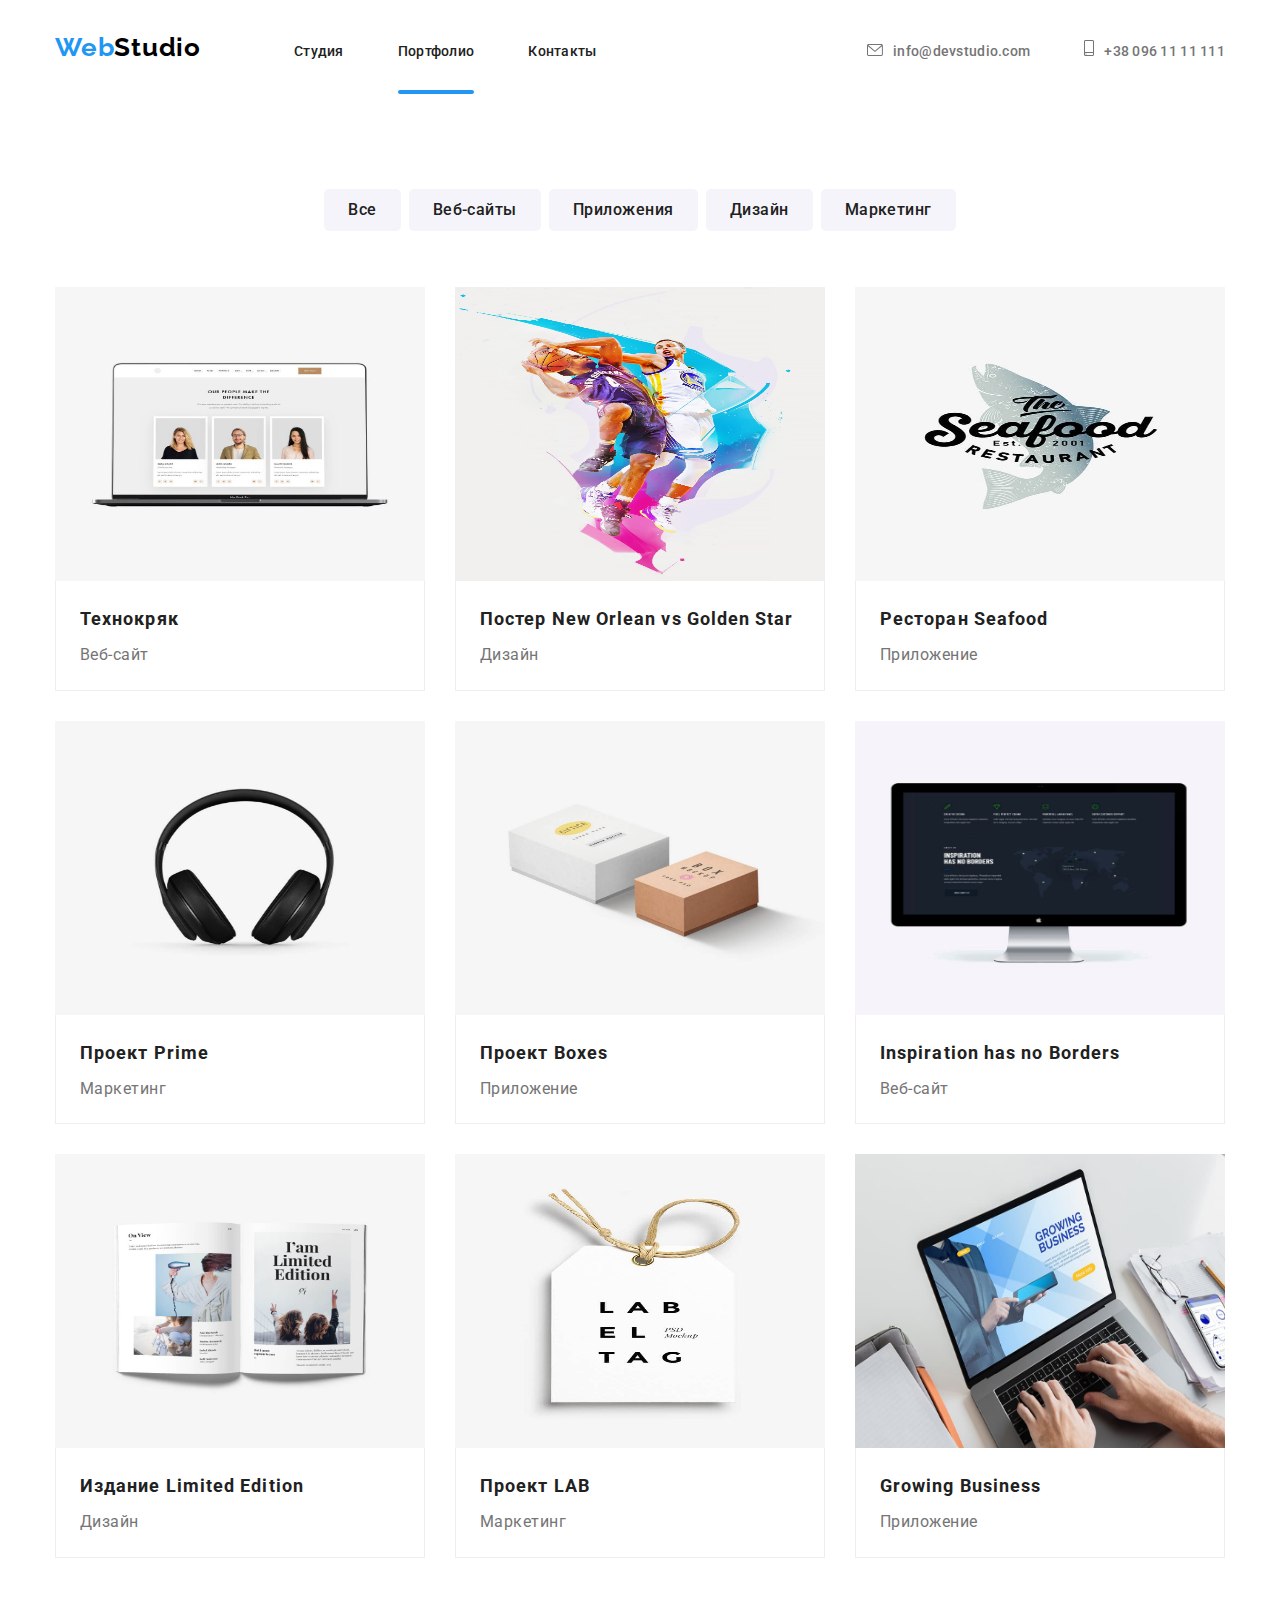
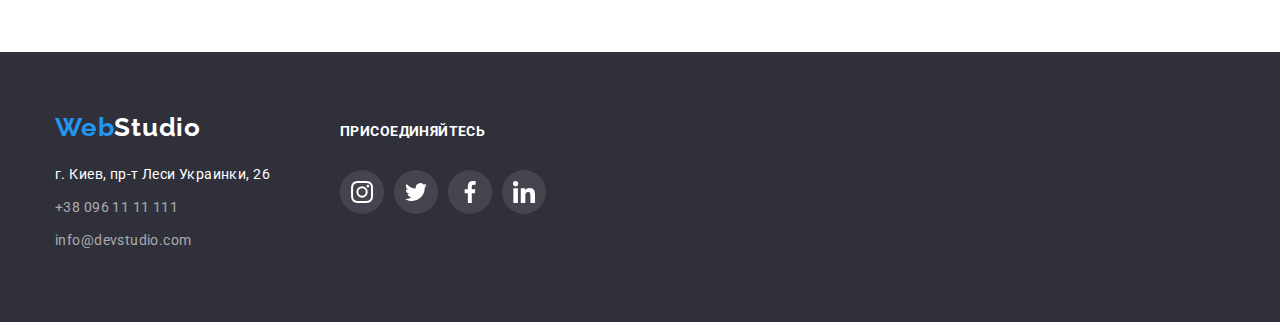
==== portfolio.html @ d8dbf9bf "Cummit 1" ====
<!DOCTYPE html>
<head lang="ru">
    <meta charset="UTF-8">
    <meta http-equiv="X-UA-Compatible" content="IE=edge">
    <meta name="viewport" content="width=device-width, initial-scale=1.0">
<title>WebStudio</title>
<link href="https://fonts.googleapis.com/css2?family=Raleway:wght@700&family=Roboto:wght@400;500;700;900&display=swap"
 rel="stylesheet">
 <link href="https://cdnjs.cloudflare.com/ajax/libs/modern-normalize/1.1.0/modern-normalize.min.css" rel="stylesheet">
 <link href="css/styles.css" rel="stylesheet">
</head>
<body>
    <header>
        <div class="container">
        <a href="index.html" class="logo header-part" lang="en"><span>Web</span>Studio</a>
        <nav class="header-part">
            <ul class="pages-list link">
                <li><a href="index.html">Студия</a></li>
                <li><a href="portfolio.html" onclick="return false" class="now">Портфолио</a></li>
                <li><a href="/">Контакты</a></li>
            </ul>
        </nav>
        <div class="contacts header-part">
        <a href="mailto:info@devstudio.com" class=" contact"><svg width="16" height="12"><use href="./images/icons.svg#envelope"></use></svg>info@devstudio.com</a>
        <a href="tel:+380961111111" class=" contact"><svg width="10" height="16"><use href="./images/icons.svg#smartphone"></use></svg>+38 096 11 11 111</a>
        </div>
    </div>
    </header>
    <main>
        <section class="section">
            <h1 class="none">portfolio</h1>
            <div class="container">
            <!--button--->
            <ul class="catalog">
                <li ><button type="button" >Все</button></li>
                <li ><button type="button" >Веб-сайты</button></li>
                <li ><button type="button" >Приложения</button></li>
                <li ><button type="button" >Дизайн</button></li>
                <li ><button type="button" >Маркетинг</button></li>
            </ul>
 <!--imeges-list-->
            <ul class="catalog-list">
            <li class="images-portfolio"><div class="overlay-box">
                <img src="images/images-portfolio/ce3ece7da5d4fa1e76837a53a90fe6e4.jpg" alt="product" width="370px" height="295px">
                <p class="overlay">Ресурс предлагает комплексные предложения с разным уровнем функционала и сервисов. 
                    Все это позволит посетителю получить исчерпывающие сведения о компании или частном лице.</p></div>
                <div class="box">
                <h2>Технокряк</h2>
                <p>Веб-сайт</p>
            </li>
            <li class="images-portfolio"><div class="overlay-box">
                <img src="images/images-portfolio/2af7c242b4ca1f507cebceb1a12a0d5e.jpg" alt="product" width="370px" height="295px">
                <p class="overlay">Ресурс предлагает комплексные предложения с разным уровнем функционала и сервисов. 
                    Все это позволит посетителю получить исчерпывающие сведения о компании или частном лице.</p></div>
                <div class="box"><h2>Постер New Orlean vs Golden Star</h2>
                <p>Дизайн</p></div>
            </li>
            <li class="images-portfolio"><div class="overlay-box">
                <img src="images/images-portfolio/1a433c208105e34dc9868a3bff6ab127.jpg" alt="product" width="370px" height="295px">
                <p class="overlay">Ресурс предлагает комплексные предложения с разным уровнем функционала и сервисов. 
                    Все это позволит посетителю получить исчерпывающие сведения о компании или частном лице.</p></div>
                <div class="box"><h2>Ресторан Seafood</h2>
                <p>Приложение</p></div>
            </li>
            <li class="images-portfolio"><div class="overlay-box">
                <img src="images/images-portfolio/ba4be2b1f0cfb199e4af12cdfc7deb53.jpg" alt="product" width="370px" height="295px">
                <p class="overlay">Ресурс предлагает комплексные предложения с разным уровнем функционала и сервисов. 
                    Все это позволит посетителю получить исчерпывающие сведения о компании или частном лице.</p></div>
                <div class="box"><h2>Проект Prime</h2>
                <p>Маркетинг</p></div>
            </li>
            <li class="images-portfolio"><div class="overlay-box">
                <img src="images/images-portfolio/096c3e96fbdfa1efd6ca17564f4b60ac.jpg" alt="product" width="370px" height="295px">
                <p class="overlay">Ресурс предлагает комплексные предложения с разным уровнем функционала и сервисов. 
                    Все это позволит посетителю получить исчерпывающие сведения о компании или частном лице.</p></div>
                <div class="box"><h2>Проект Boxes</h2>
                <p>Приложение</p></div>
            </li>
            <li class="images-portfolio"><div class="overlay-box">
                <img src="images/images-portfolio/35cc11f87c4be2640549c8b71a221417.jpg" alt="product" width="370px" height="295px">
                <p class="overlay">Ресурс предлагает комплексные предложения с разным уровнем функционала и сервисов. 
                    Все это позволит посетителю получить исчерпывающие сведения о компании или частном лице.</p></div>
                <div class="box"><h2 lang="en">Inspiration has no Borders</h2>
                <p>Веб-сайт</p></div>
            </li>
            <li class="images-portfolio"><div class="overlay-box">
                <img src="images/images-portfolio/9883873751631631df6d5595b83d684c.jpg" alt="product" width="370px" height="295px">
                <p class="overlay">Ресурс предлагает комплексные предложения с разным уровнем функционала и сервисов. 
                    Все это позволит посетителю получить исчерпывающие сведения о компании или частном лице.</p></div>
                <div class="box"><h2>Издание Limited Edition</h2>
                <p>Дизайн</p></div>
            </li>
            <li class="images-portfolio"><div class="overlay-box">
                <img src="images/images-portfolio/22b3731453c05728d01567341b63797c.jpg" alt="product" width="370px" height="295px">
                <p class="overlay">Ресурс предлагает комплексные предложения с разным уровнем функционала и сервисов. 
                    Все это позволит посетителю получить исчерпывающие сведения о компании или частном лице.</p></div>
                <div class="box"><h2>Проект LAB</h2>
                <p>Маркетинг</p></div>
            </li>
            <li class="images-portfolio"><div class="overlay-box">
                <img src="images/images-portfolio/dc8bd39cf3d9ed5df9520ffb8173dc62.jpg" alt="product" width="370px" height="295px">
                <p class="overlay">Ресурс предлагает комплексные предложения с разным уровнем функционала и сервисов. 
                    Все это позволит посетителю получить исчерпывающие сведения о компании или частном лице.</p></div>
                <div class="box"><h2 lang="en">Growing Business</h2>
                <p>Приложение</p></div>
            </li>
        </ul>
    </div>
    </section>
    </main>
    <footer>
        <div class="container">
            <div class=" line">
        <a href="index.html" class="footer-logo" lang="en"><span>Web</span>Studio</a>
        <address>
            <ul>
            <li><a href="https://www.google.com/maps/place/%D0%B1%D1%83%D0%BB%D1%8C%D0%B2%D0%B0%D1%80+%D0%9B%D0%B5%D1%81%D1%96+%D0%A3%D0%BA%D1%80%D0%B0%D1%97%D0%BD%D0%BA%D0%B8,+26,+%D0%9A%D0%B8%D1%97%D0%B2,+02000/@50.4265807,30.5361971,17z/" 
            target="_blank"  rel="noopener noreferrer">г. Киев, пр-т Леси Украинки, 26</a> </li>
            <li><a href="tel:+380961111111" class="tel">+38 096 11 11 111</a></li>
            <li><a href="mailto:info@devstudio.com" class="mail">info@devstudio.com</a></li>
    </ul>
    </address>
</div>
<div class="massenger line">
    <h3>присоединяйтесь</h3>
    <ul>
        <li><a href="/"><svg width="22px" height="22px"><use href="./images/icons.svg#Instagram"></use></svg></a></li>
        <li><a href="/"><svg width="22px" height="22px"><use href="./images/icons.svg#Twitter"></use></svg></a></li>
        <li><a href="/"><svg width="22px" height="22px"><use href="./images/icons.svg#Facebook"></use></svg></a></li>
        <li><a href="/"><svg width="22px" height="22px"><use href="./images/icons.svg#Linkedin"></use></svg></a></li>
    </ul>
</div>
</div>
    </footer>
    <script src="./js/modal.js"></script>
</body>
</html>
---- css/styles.css ----
body{
    font-family:'Roboto',sans-serif;
    color: #212121;
}
.none{
    display: none;
}
.container{
    width: 1200px;
    margin-left: auto;
    margin-right: auto;
    padding-right: 15px;
    padding-left: 15px;
}

.section{
    padding: 94px 0px;
}
ul,h1,h2,h3,h4,h5,h6,p,a,div,img{
    margin: 0;
    padding: 0;
}
/*header styles*/
header{
    border-bottom:1px rgba(236, 236, 236, 1);
    padding: 32px 0;
    background-color: rgba(255, 255, 255, 1);
}
.logo{
    font-family:'Raleway';
    font-weight: 700;
    font-size: 26px;
    line-height: 1.2;
    letter-spacing: 0.03em;
    color: #000;
    margin-right: 93px;
}
header .container{
    display: flex;
    align-items: baseline;
}
.header-part{
    display: inline-block;
    text-decoration: none;
}
.pages-list li{
display: inline-block;
margin-right: 50px;
}
.pages-list a{
text-decoration: none;
font-weight: 500;
font-size: 14px;
line-height: 1.1;
letter-spacing: 0.02em;
color: #212121;
}
span{
    color: #2196F3;
}
.link .now{
    position:relative;
}
.link .now::after{
    content: "";
    position: absolute;
    width: 100%;
    height: 4px;
    background-color: #2196F3;
    border-radius: 2px;
    bottom:-35px;
    left: 0;
}
.link{
    transition: color 250ms cubic-bezier(0.4, 0, 0.2, 1);
}
.link :focus,
.link :hover{
    color: #2196F3;
}
.contacts{
    margin-left: auto;
}
.contacts svg{
    margin-right: 10px;
}
.container .contact{
font-weight: 500;
font-size: 14px;
line-height: 1.1px;
letter-spacing: 0.02em;
color: #757575;
text-decoration: none;
}
.contact{
    fill: rgba(117, 117, 117, 1);
    transition: color 250ms cubic-bezier(0.4, 0, 0.2, 1);
}
.contact:hover,
.contact:focus{
    color: #2196F3;
    fill: #2196F3;
}
header a[href^="mailto"]{
    margin-right: 50px;
}
/*main studio*/
.service{
background-color:#2F303A;
padding: 200px 0px;
background-image: linear-gradient(to left,rgba(47,48,58,0.4), rgba(47,48,58,0.4)) , url("../images/images-studio/back.jpg");
background-repeat: no-repeat;
background-size: cover;
}
.service h1{
font-weight: 900;
font-size: 44px;
line-height: 1.4;
text-align: center;
letter-spacing: 0.06em;
text-transform: uppercase;
color: #FFFFFF;
width: 696px;
margin-right: auto;
margin-left: auto;
}
.service button{
font-family:'Roboto';
border-radius: 5px;
border-color: transparent;
background-color: #2196F3;
color:#fff;
font-weight: 700;
font-size: 16px;
line-height: 1.8;
margin-left: auto;
margin-right: auto;
display: flex;
text-align: center;
justify-content: center;
letter-spacing: 0.06em;
cursor: pointer;
padding: 10px 32px;
margin-top: 40px;
transition: background-color 250ms cubic-bezier(0.4, 0, 0.2, 1);
}
.service button:focus,
.service button:hover{
    background-color: #F5F4FA;
}
div[data-model]{
    position: absolute;
    width:100vw;
    height:100vh ;
}
.box{
    padding: 30px 32px;
}
.case{
    display: flex;
    justify-content: center;
    align-items: center;
    width: 270px;
    height: 120px;
    background: rgba(245, 244, 250, 1);
    margin-bottom: 30px;
    border-radius: 4px;
    fill: #F5F4FA;
}
.box-1{
    padding-inline-start: 0px;
    list-style-type: none;
}
.box-1 ul{
    display: flex;
    justify-content: space-between;
    list-style-type: none;
}
.box-1 h3{
    font-weight: 700;
    font-size: 14px;
    line-height: 1.1;
    letter-spacing: 0.03em;
    text-transform: uppercase;
    color: #212121;
    margin-bottom:10px ;
}
.box-1 p{
font-size: 14px;
line-height: 1.7;
letter-spacing: 0.03em;
color: #757575;
}
.box-1 li{
    width: 270px;
}
.box-2{
padding-bottom: 94px;
}
.box-2 h2{
font-weight: 700;
font-size: 36px;
line-height: 1.1;
text-align: center;
letter-spacing: 0.03em;
color: #212121;
margin-bottom: 50px;
}
.box-2 ul{
    padding-inline-start: 0px;
    list-style-type: none;
    display: flex;
    justify-content: space-between;
}
.type-work{
    position: absolute;
    width: 100%;
    padding: 27px 0;
    bottom: 4px;
    left: 0;
    font-weight: 700;
    font-size: 14px;
    line-height: 1.1;
    letter-spacing: 0.03em;
    text-align: center;
    text-transform: uppercase;
    color: #FFFFFF;
    background-color: rgba(47, 48, 58, 0.8);
}
.box-2 li{
    display: block;
    position: relative;
}
.team{
    background-color: #F5F4FA;
}
.team h2{
font-weight: 700;
font-size: 36px;
line-height: 1.1;
text-align: center;
letter-spacing: 0.03em;
color: #212121;
margin-bottom: 50px;
}
.icon{
    display: flex;
    list-style-type: none;
    padding-inline-start: 0;
}
.icon li{
    margin-right: 10px;
}
.icon a{
    background-color: rgba(255, 255, 255, 0.1);
    fill: rgba(175, 177, 184, 1);
    border-radius: 50% 50%;
    width: 44px;
    height: 44px;
    display: flex;
    justify-content: center;
    align-items: center;
    transition: background-color fill 250ms cubic-bezier(0.4, 0, 0.2, 1);}
    .icon a:hover,
    .icon a:focus{
        background-color: #2196F3;
        fill:#fff
    }
    .icon li:last-child{
        margin-right: 0;
    }
.team-list > li{
background: #FFFFFF;
box-shadow: 0px 1px 3px rgba(0, 0, 0, 0.12), 0px 1px 1px rgba(0, 0, 0, 0.14), 0px 2px 1px rgba(0, 0, 0, 0.2);
border-radius: 0px 0px 4px 4px;
}
.team ul{
    list-style-type: none;
    padding-inline-start:0px;
    display: flex;
    justify-content: space-between;
}
.team h3{
    font-weight: 500;
    font-size: 16px;
    line-height: 1.2;
    text-align: center;
    letter-spacing: 0.03em;
    margin-bottom: 10px;
}
.team p{
    font-weight: 400;
    font-size: 16px;
    line-height: 1.2;
    text-align: center;
    letter-spacing: 0.03em;
    color: #757575;
    margin-bottom: 16px;
}
.catalog-list .box{
    padding: 20px 24px;
    box-sizing: border-box;
    width: 370px;
    border-left: 1px solid #EEEEEE;
    border-right: 1px solid #EEEEEE;
    border-bottom: 1px solid #EEEEEE;
}
.clients ul{
    display: flex;
    list-style-type: none;
    padding-inline-end: 0;
    flex-wrap: wrap;
    gap: 30px;
    box-sizing: border-box;
} 

.clients a{
    box-sizing: border-box;
    display: flex;
    align-items: center;
    justify-content: center;
    width: 170px;
    height: 92px;
    fill: #afb1b8;
    border:1px solid rgba(175, 177, 184, 1) ;
    border-radius: 4px;
    transition: fill border 250ms cubic-bezier(0.4, 0, 0.2, 1);
}

.clients a:hover,
.clients a:focus{
    fill: #2196F3;
    border: 1px solid #2196F3;
}

.clients h2{
font-weight: 700;
font-size: 36px;
line-height: 1.1;
text-align: center;
letter-spacing: 0.03em;
margin-bottom: 50px;
}
/*main partfolio*/
.catalog li{
    display: inline-block;
    margin-left: 4px;
    margin-right: 4px;
}
.catalog button{
font-weight: 500;
font-size: 16px;
line-height: 1.6;
text-align: center;
letter-spacing: 0.03em;
color: #212121;
border-radius: 5px;
border-color: transparent;
background-color: #F5F4FA;
cursor: pointer;
font-family:'Roboto';
padding: 6px 22px;
transition: colo background-color box-shadow 250ms cubic-bezier(0.4, 0, 0.2, 1);
}
.catalog button:hover,
.catalog button:focus{
    background-color: #2196F3;
    color: #fff;
    box-shadow: 0px 4px 4px 0px rgba(0, 0, 0, 0.25);
}
.catalog{
    padding-inline-start: 0px;
    list-style-type: none;
    display: flex;
    justify-content: center;
    margin-bottom: 56px;
}
.catalog-list li{
    display: inline-block;
    transition: box-shadow 250ms cubic-bezier(0.4, 0, 0.2, 1);
}
.catalog-list li:hover{
    box-shadow: 0px 4px 4px 0px rgba(0, 0, 0, 0.25);
}
.catalog-list{
    display: flex;
    flex-wrap: wrap;
    gap: 30px;
}
.catalog-list h2{
font-weight: 700;
font-size: 18px;
line-height: 2;
letter-spacing: 0.06em;
color: #212121;
margin-bottom: 4px;
}
.catalog-list p{
font-size: 16px;
line-height: 1.8;
letter-spacing: 0.03em;
color: #757575;
}
.catalog-list{
padding-inline-start: 0px;
list-style-type: none;
}
.overlay-box{
    width: 370px;
    height: 294px;
    overflow: hidden;
    position: relative;
}
p[class="overlay"]{
    position: absolute;
    top: 0;
    left: 0;
    width: 100%;
    height: 100%;
    background-color: rgba(33, 150, 243, 0.9);
    transform: translateY(100%);
    font-size: 18px;
    line-height: 1.6;
    letter-spacing: 0.03em;
    color: #FFFFFF;
    transition: transform 250ms cubic-bezier(0.4, 0, 0.2, 1);
    padding: 63px 24px;
}
.overlay-box:hover .overlay{
    transform: translateY(0);
}
.backdrop{
    position: fixed;
    width: 100%;
    height: 100%;
    background-color: rgba(0, 0, 0, 0.2);
    top: 0;
    left: 0;
}
.modal{
    position: absolute;
    left:50%;
    top:50%;
    transform: translate(-50%,-50%);
    background-color:rgba(255, 255, 255, 1);
    width: 528px;
    height: 581px;
    box-shadow: 0px 1px 3px rgba(0, 0, 0, 0.12), 0px 1px 1px rgba(0, 0, 0, 0.14), 0px 2px 1px rgba(0, 0, 0, 0.2);
    border-radius: 4px;
}
.modal button{
    width: 30px;
    height: 30px;
    fill: rgba(0, 0, 0, 1);
    background-color:rgba(255, 255, 255, 1) ;
    border:1px solid rgba(0, 0, 0, 0.1) ;
    border-radius: 50% 50%;
    position: fixed;
    top:8px;
    right: 8px;
}
/*footer styles*/
footer{
background-color:#2F303A;
padding: 60px 0px;
}
footer div[class="container"]{
    display: flex;
    align-items: baseline;
}
footer address{
    font-style: normal;
}
.footer-logo{
font-family:'Raleway';
display: inline-block;
font-weight: 700;
font-size: 26px;
line-height: 1.2;
letter-spacing: 0.03em;
color: #fff;
text-decoration: none;
margin-bottom: 20px;
}
address ul{
    list-style-type: none;
    padding-inline-start: 0px;
}
address li{
    margin-bottom: 9px;
}
a[target]{
    font-size: 14px;
    line-height: 1.7; 
    letter-spacing: 0.03em; 
    color: #FFFFFF;
    text-decoration: none;
    margin-right: 70px;
}
.mail{
font-size: 14px;
line-height: 1.7;
letter-spacing: 0.03em;
color: rgba(255, 255, 255, 0.6);
text-decoration: none;
transition: color 250ms cubic-bezier(0.4, 0, 0.2, 1);
}
a[target]:hover,
a[target]:focus{
color: #2196F3;
}
.tel{
font-size: 14px;
line-height: 1.7;
letter-spacing: 0.03em;
color: rgba(255, 255, 255, 0.6);
text-decoration: none;
transition: color 250ms cubic-bezier(0.4, 0, 0.2, 1);
}
.tel:hover,
.tel:focus{
    color: #2196F3;
}
.mail:hover,
.mail:focus{
    color: #2196F3;
}

.massenger h3{
font-weight: 700;
font-size: 14px;
line-height: 1.23;
letter-spacing: 0.03em;
text-transform: uppercase;
color: #FFFFFF;
margin-bottom: 30px;
}
.massenger li{
    margin-right: 10px;
}
.massenger ul{
    display: flex;
    list-style-type: none;
    padding-inline-start: 0;
}
.massenger a{
    background-color: rgba(255, 255, 255, 0.1);
    border-radius: 50% 50%;
    width: 44px;
    height: 44px;
    display: flex;
    justify-content: center;
    align-items: center;
    transition: color 250ms cubic-bezier(0.4, 0, 0.2, 1);}
    .massenger a:hover,
    .massenger a:focus{
        background-color: #2196F3;
    }

.massenger svg{
fill: #fff;
}
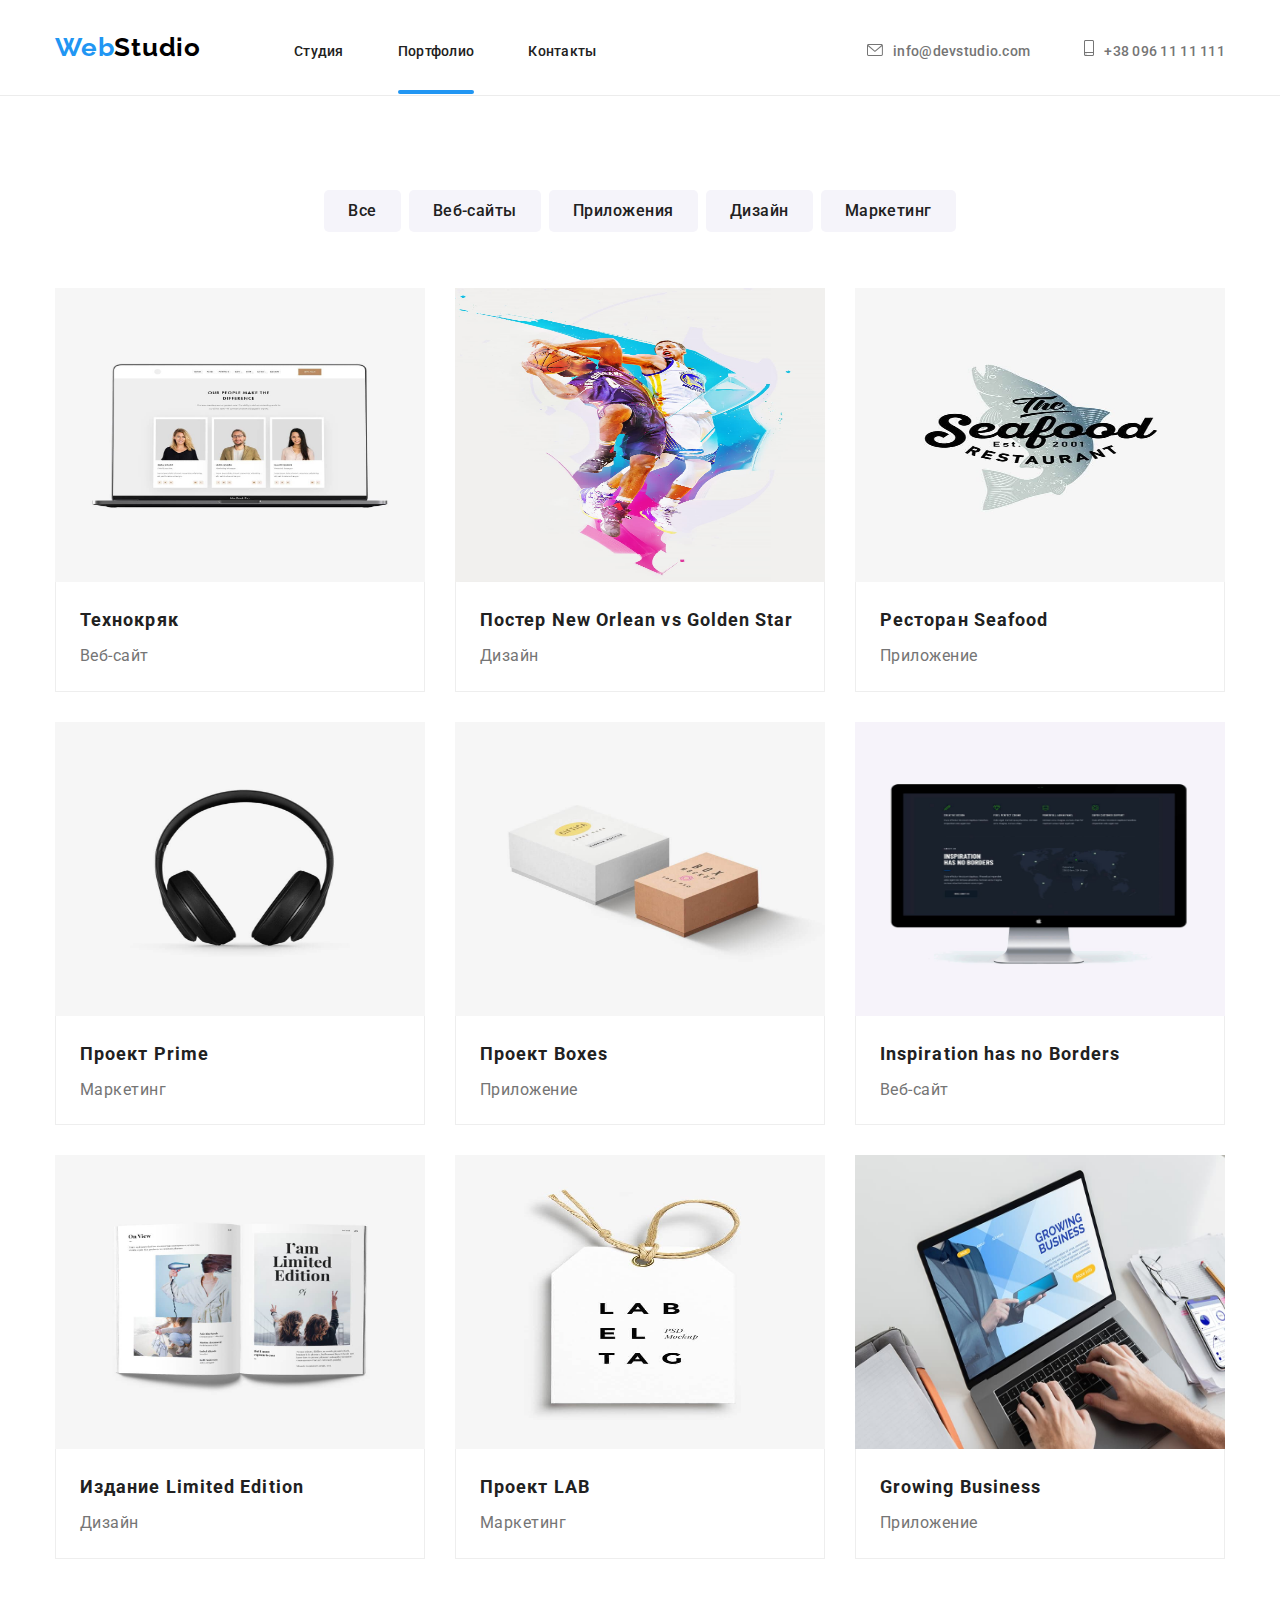
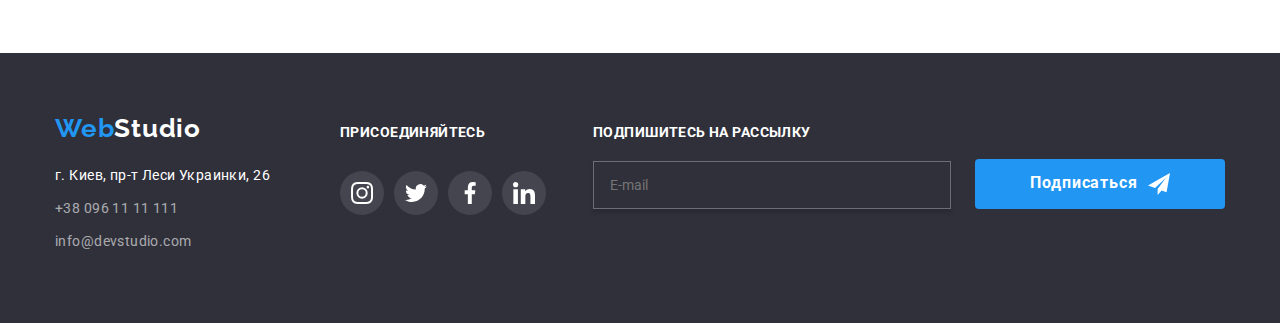
==== commit 10b23208: "Fix 2" ====
--- a/portfolio.html
+++ b/portfolio.html
@@ -130,8 +130,25 @@
         <li><a href="/"><svg width="22px" height="22px"><use href="./images/icons.svg#Linkedin"></use></svg></a></li>
     </ul>
 </div>
+<form class="form-footer">
+    <label class="row">Подпишитесь на рассылку
+        <input type="email" name="email" placeholder="E-mail"></input>
+</label>
+<button type="submit">Подписаться<svg width="22px" height="22px">
+    <use href="images/icons.svg#icon-send"></use>
+</svg></button>
+</form>
 </div>
     </footer>
-    <script src="./js/modal.js"></script>
+    <div class="backdrop is-hidden" data-modal>
+        <div class="modal">
+        <button type="button" data-modal-close>
+            <svg width="11px" height="11px">
+            <use href="./images/icons.svg#Vector"></use>
+            </svg>
+        </button>
+    </div>
+    </div>
+    <script src="js/modal.js"></script>
 </body>
 </html>--- a/css/styles.css
+++ b/css/styles.css
@@ -22,7 +22,7 @@
 }
 /*header styles*/
 header{
-    border-bottom:1px rgba(236, 236, 236, 1);
+    border-bottom:1px solid #ECECEC;
     padding: 32px 0;
     background-color: rgba(255, 255, 255, 1);
 }
@@ -71,11 +71,11 @@
     bottom:-35px;
     left: 0;
 }
-.link{
+.pages-list a{
     transition: color 250ms cubic-bezier(0.4, 0, 0.2, 1);
 }
-.link :focus,
-.link :hover{
+.pages-list a:hover,
+.pages-list a:focus{
     color: #2196F3;
 }
 .contacts{
@@ -110,6 +110,8 @@
 padding: 200px 0px;
 background-image: linear-gradient(to left,rgba(47,48,58,0.4), rgba(47,48,58,0.4)) , url("../images/images-studio/back.jpg");
 background-repeat: no-repeat;
+background-position: center;
+max-width: 1600;
 background-size: cover;
 }
 .service h1{
@@ -147,11 +149,6 @@
 .service button:focus,
 .service button:hover{
     background-color: #F5F4FA;
-}
-div[data-model]{
-    position: absolute;
-    width:100vw;
-    height:100vh ;
 }
 .box{
     padding: 30px 32px;
@@ -260,7 +257,7 @@
     display: flex;
     justify-content: center;
     align-items: center;
-    transition: background-color fill 250ms cubic-bezier(0.4, 0, 0.2, 1);}
+    transition: all 250ms cubic-bezier(0.4, 0, 0.2, 1);}
     .icon a:hover,
     .icon a:focus{
         background-color: #2196F3;
@@ -324,7 +321,7 @@
     fill: #afb1b8;
     border:1px solid rgba(175, 177, 184, 1) ;
     border-radius: 4px;
-    transition: fill border 250ms cubic-bezier(0.4, 0, 0.2, 1);
+    transition: border,fill 250ms,250ms cubic-bezier(0.4, 0, 0.2, 1);
 }
 
 .clients a:hover,
@@ -360,7 +357,7 @@
 cursor: pointer;
 font-family:'Roboto';
 padding: 6px 22px;
-transition: colo background-color box-shadow 250ms cubic-bezier(0.4, 0, 0.2, 1);
+transition: background-color,color,box-shadow 250ms cubic-bezier(0.4, 0, 0.2, 1);
 }
 .catalog button:hover,
 .catalog button:focus{
@@ -436,6 +433,7 @@
     background-color: rgba(0, 0, 0, 0.2);
     top: 0;
     left: 0;
+    transition: opacity,visibility 250ms cubic-bezier(0.4, 0, 0.2, 1);
 }
 .modal{
     position: absolute;
@@ -459,6 +457,16 @@
     top:8px;
     right: 8px;
 }
+.is-hidden{
+    opacity: 0;
+    visibility: hidden;
+    pointer-events: none;
+}
+button[data-modal-close]:hover,
+button[date-modal-close]:focus
+{
+fill: #2196F3;
+}
 /*footer styles*/
 footer{
 background-color:#2F303A;
@@ -495,7 +503,8 @@
     letter-spacing: 0.03em; 
     color: #FFFFFF;
     text-decoration: none;
-    margin-right: 70px;
+    transition: color 250ms cubic-bezier(0.4, 0, 0.2, 1);
+    margin-right:70px;
 }
 .mail{
 font-size: 14px;
@@ -535,7 +544,7 @@
 color: #FFFFFF;
 margin-bottom: 30px;
 }
-.massenger li{
+.massenger li:not(:last-child){
     margin-right: 10px;
 }
 .massenger ul{
@@ -551,7 +560,7 @@
     display: flex;
     justify-content: center;
     align-items: center;
-    transition: color 250ms cubic-bezier(0.4, 0, 0.2, 1);}
+    transition: background-color 250ms cubic-bezier(0.4, 0, 0.2, 1);}
     .massenger a:hover,
     .massenger a:focus{
         background-color: #2196F3;
@@ -559,4 +568,54 @@
 
 .massenger svg{
 fill: #fff;
+}
+.form-footer label{
+display: block;
+font-weight: 700;
+font-size: 14px;
+line-height: 1.1;
+letter-spacing: 0.03em;
+text-transform: uppercase;
+color: #FFFFFF;
+}
+form{
+    display: flex;
+    margin-left: auto;
+}
+.form-footer input{
+    margin-top: 20px;
+    display: block;
+    width: 358px;
+    padding-top: 15px;
+    padding-left: 16px;
+    padding-bottom: 15px;
+    border:1px solid rgba(255, 255, 255, 0.3);
+    box-shadow:0px 4px 4px 0px rgba(0, 0, 0, 0.15);
+    background-color: transparent;
+    margin-right: 12px;
+    ;
+}
+.form-footer button{
+    border-radius:4px;
+    margin-top: auto;
+    padding:10px 28px;
+    background-color: #2196F3;
+    width: 250px;
+    height: 50px;
+    color: #fff;
+    border-color: transparent;
+    font-weight: 700;
+    font-size: 16px;
+    line-height: 1.8;
+    display: flex;
+    align-items: center;
+    justify-content: center;
+    text-align: center;
+    letter-spacing: 0.06em;
+    color: #FFFFFF;
+    margin-left: 12px;
+    fill: rgba(255, 255, 255, 1);
+}
+.form-footer svg{
+    margin-left: 10px;
 }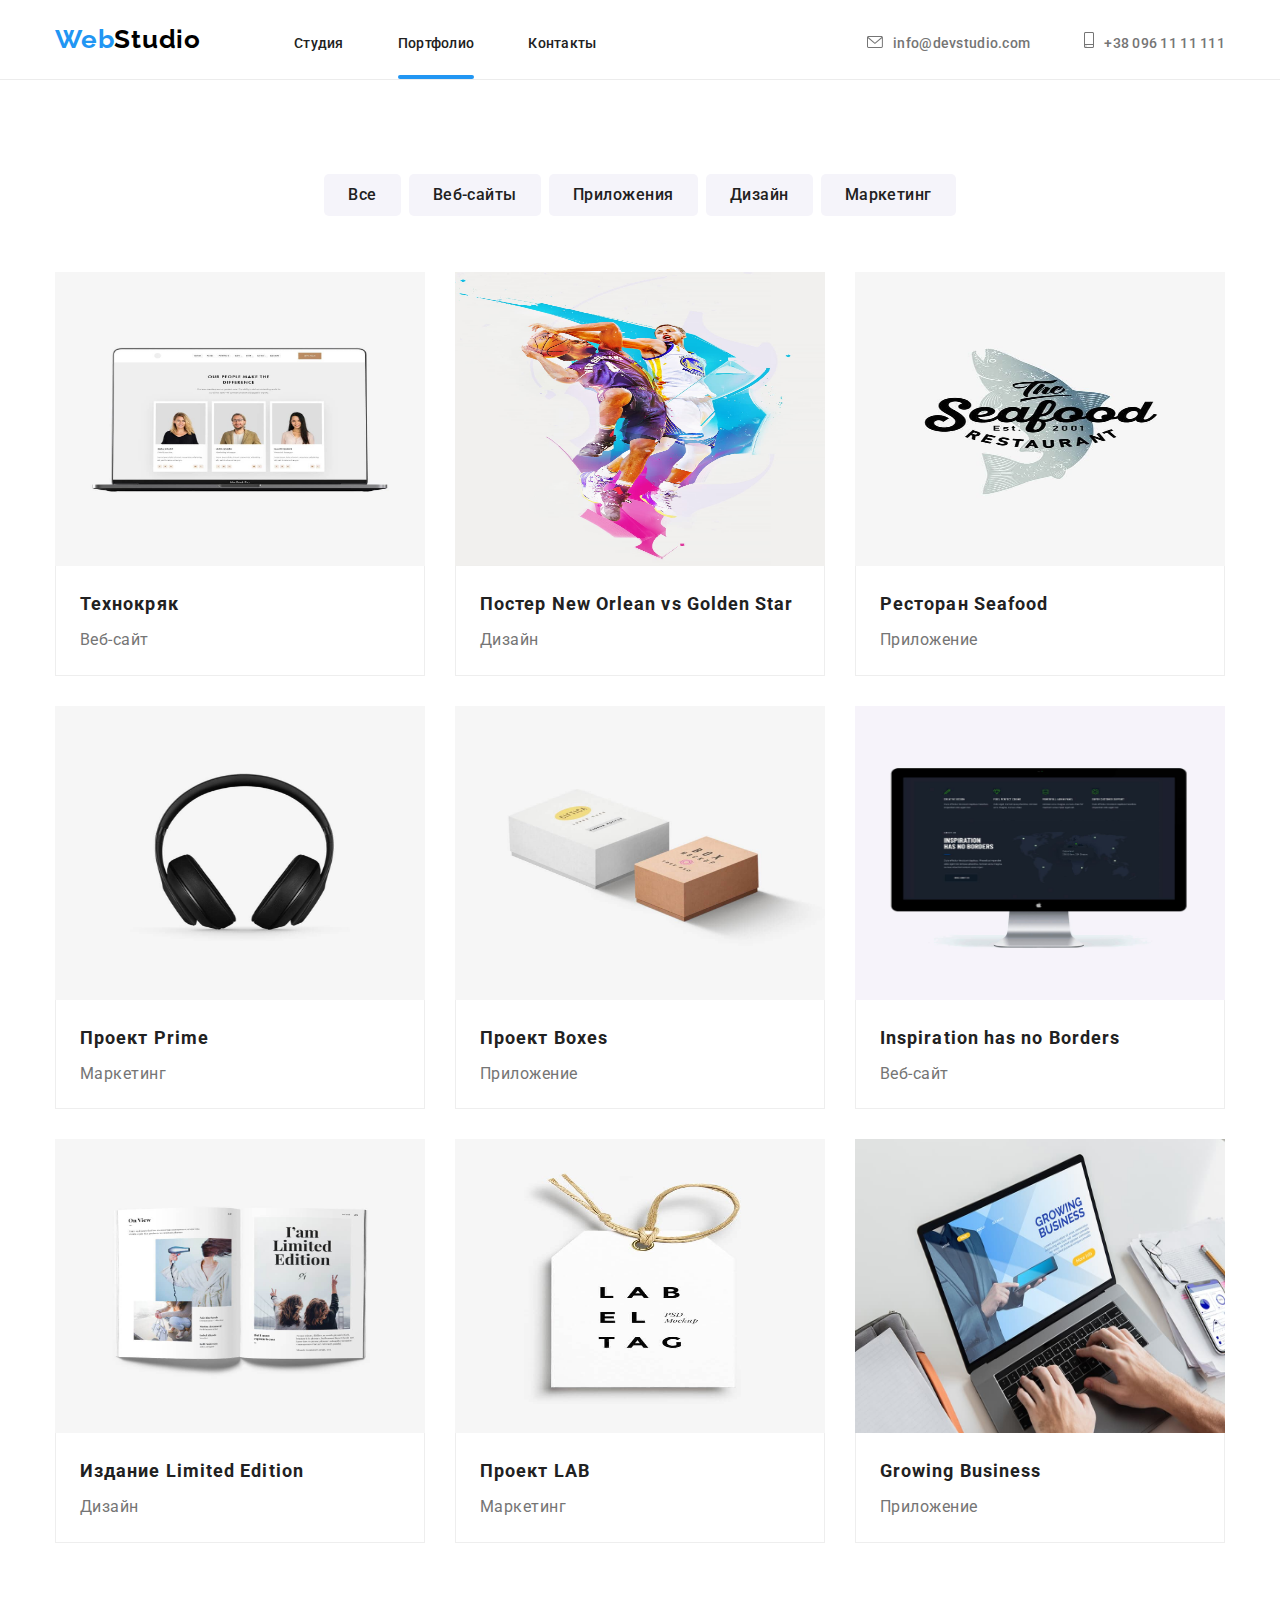
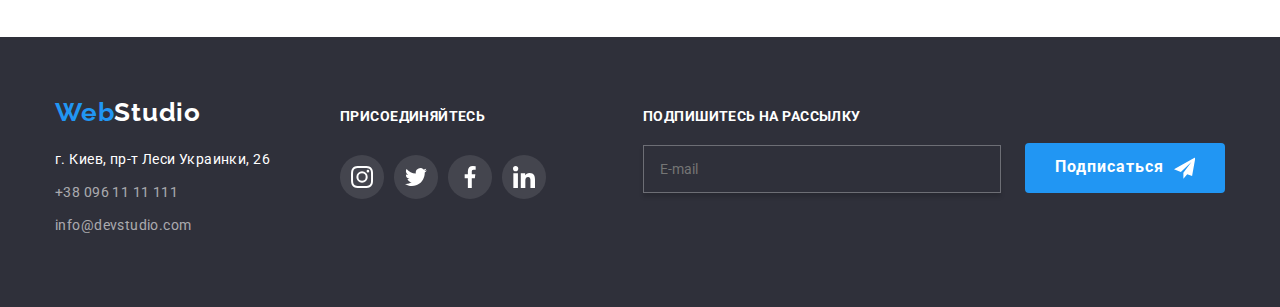
==== commit 837bccfe: "Fix 2" ====
--- a/portfolio.html
+++ b/portfolio.html
@@ -140,15 +140,6 @@
 </form>
 </div>
     </footer>
-    <div class="backdrop is-hidden" data-modal>
-        <div class="modal">
-        <button type="button" data-modal-close>
-            <svg width="11px" height="11px">
-            <use href="./images/icons.svg#Vector"></use>
-            </svg>
-        </button>
-    </div>
-    </div>
     <script src="js/modal.js"></script>
 </body>
 </html>--- a/css/styles.css
+++ b/css/styles.css
@@ -23,7 +23,7 @@
 /*header styles*/
 header{
     border-bottom:1px solid #ECECEC;
-    padding: 32px 0;
+    padding: 24px 0;
     background-color: rgba(255, 255, 255, 1);
 }
 .logo{
@@ -68,7 +68,7 @@
     height: 4px;
     background-color: #2196F3;
     border-radius: 2px;
-    bottom:-35px;
+    bottom:-28px;
     left: 0;
 }
 .pages-list a{
@@ -433,7 +433,7 @@
     background-color: rgba(0, 0, 0, 0.2);
     top: 0;
     left: 0;
-    transition: opacity,visibility 250ms cubic-bezier(0.4, 0, 0.2, 1);
+    transition: transform 250ms cubic-bezier(0.4, 0, 0.2, 1);
 }
 .modal{
     position: absolute;
@@ -445,8 +445,9 @@
     height: 581px;
     box-shadow: 0px 1px 3px rgba(0, 0, 0, 0.12), 0px 1px 1px rgba(0, 0, 0, 0.14), 0px 2px 1px rgba(0, 0, 0, 0.2);
     border-radius: 4px;
-}
-.modal button{
+    padding: 40px 40px;
+}
+.modal button[data-modal-close]{
     width: 30px;
     height: 30px;
     fill: rgba(0, 0, 0, 1);
@@ -457,10 +458,35 @@
     top:8px;
     right: 8px;
 }
+.form-button{
+margin-left: auto;
+margin-right: auto;
+background-color: #2196F3;
+font-weight: 700;
+font-size: 16px;
+line-height: 30px;
+display: flex;
+align-items: center;
+text-align: center;
+letter-spacing: 0.06em;
+color: #FFFFFF;
+border-width: 0;
+border-radius: 4px;
+padding: 10px 55px;
+margin-top: 30px;
+}
+.modal p{
+    font-weight: 700;
+    font-size: 20px;
+    line-height: 1.1;
+    text-align: center;
+    letter-spacing: 0.03em;
+}
 .is-hidden{
-    opacity: 0;
-    visibility: hidden;
-    pointer-events: none;
+pointer-events: none;
+transform: scale(0);
+visibility: hidden;
+opacity: 0;
 }
 button[data-modal-close]:hover,
 button[date-modal-close]:focus
@@ -600,7 +626,7 @@
     margin-top: auto;
     padding:10px 28px;
     background-color: #2196F3;
-    width: 250px;
+    width: 200px;
     height: 50px;
     color: #fff;
     border-color: transparent;
